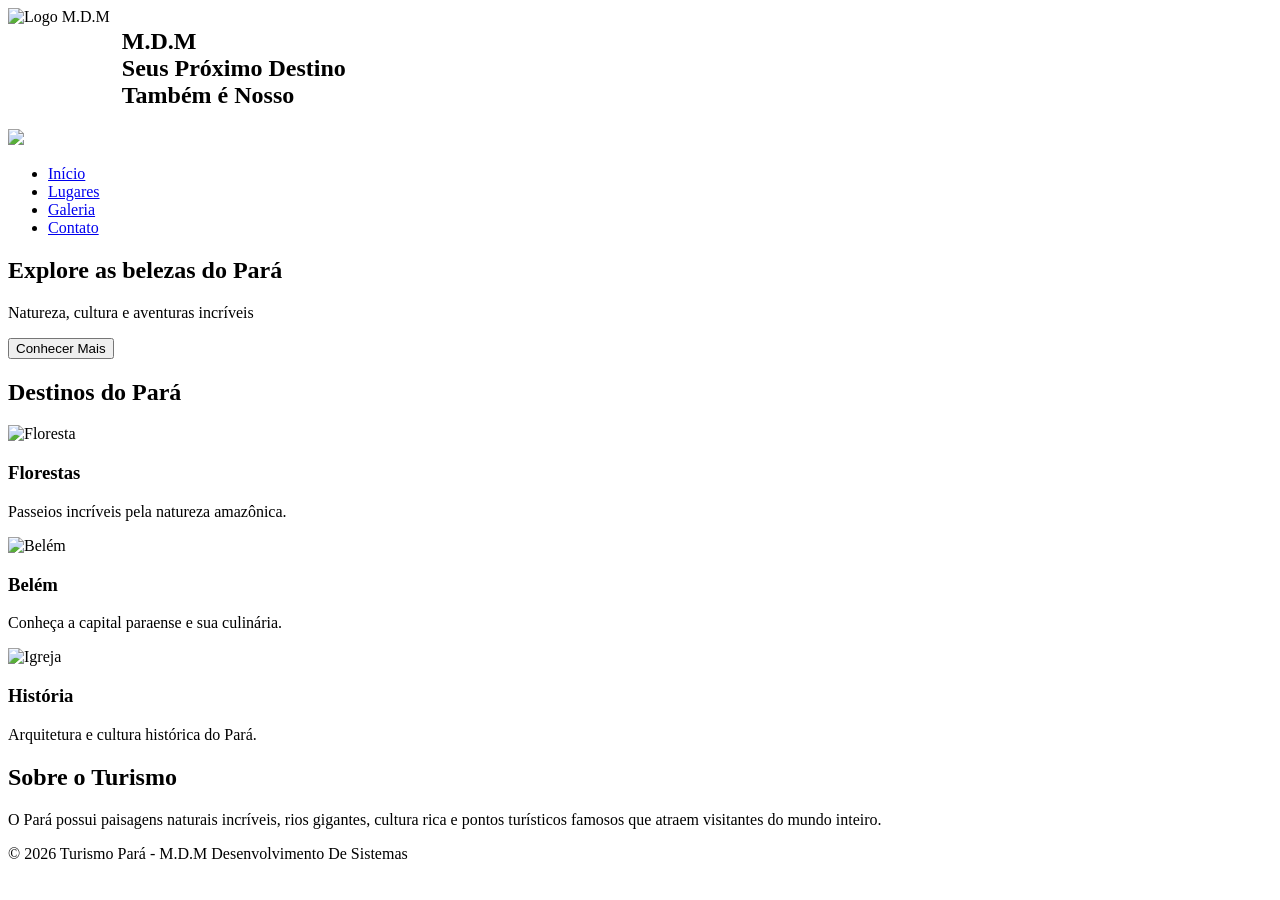
==== index.html @ 05c4b6fe "primeiro commit" ====
<!-- index.html -->
<!DOCTYPE html>
<html lang="pt-BR">
<head>
  <meta charset="UTF-8">
  <meta name="viewport" content="width=device-width, initial-scale=1.0">
  <title>M.D.M Desenvolvimento De Sistemas</title>
  <link rel="stylesheet" href="assets/css/style.css">
</head>
<body>

  <header>
    <nav>
      <div class="logo">
        <img src="assets/imagens/m.d.m imgs/LOGO M.D.M.png" alt="Logo M.D.M">
        <h1>M.D.M <br>Seus Próximo Destino<br>Também é Nosso</h1>
      </div>
       <a href="/"><img src="assets/imagens/m.d.m imgs/LOGO M.D.M.png"/></a>

      <ul>
        <li><a href="#">Início</a></li>
        <li><a href="#">Lugares</a></li>
        <li><a href="#">Galeria</a></li>
        <li><a href="#">Contato</a></li>
      </ul>
    </nav>
  </header>

  <section class="banner">
    <div class="banner-texto">
      <h2>Explore as belezas do Pará</h2>
      <p>Natureza, cultura e aventuras incríveis</p>
      <button>Conhecer Mais</button>
    </div>
  </section>

  <section class="destinos">
    <h2>Destinos do Pará</h2>

    <div class="cards">

      <div class="card">
        <img src="assets/imagens/m.d.m imgs/f1.jpg.webp" alt="Floresta">
        <h3>Florestas</h3>
        <p>Passeios incríveis pela natureza amazônica.</p>
      </div>

      <div class="card">
        <img src="assets/imagens/m.d.m imgs/f2.jpg.jpg" alt="Belém">
        <h3>Belém</h3>
        <p>Conheça a capital paraense e sua culinária.</p>
      </div>

      <div class="card">
        <img src="assets/imagens/m.d.m imgs/b1.jpg.jpg" alt="Igreja">
        <h3>História</h3>
        <p>Arquitetura e cultura histórica do Pará.</p>
      </div>

    </div>
  </section>

  <section class="sobre">
    <h2>Sobre o Turismo</h2>
    <p>
      O Pará possui paisagens naturais incríveis,
      rios gigantes, cultura rica e pontos turísticos
      famosos que atraem visitantes do mundo inteiro.
    </p>
  </section>

  <footer>
    <p>© 2026 Turismo Pará - M.D.M Desenvolvimento De Sistemas</p>
  </footer>

</body>
</html>
---- assets/css/style.css ----
.logo {
  display: flex;
  align-items: center;
  gap: 12px;
}

.logo img {
  height: 120px;
  width: auto;
}
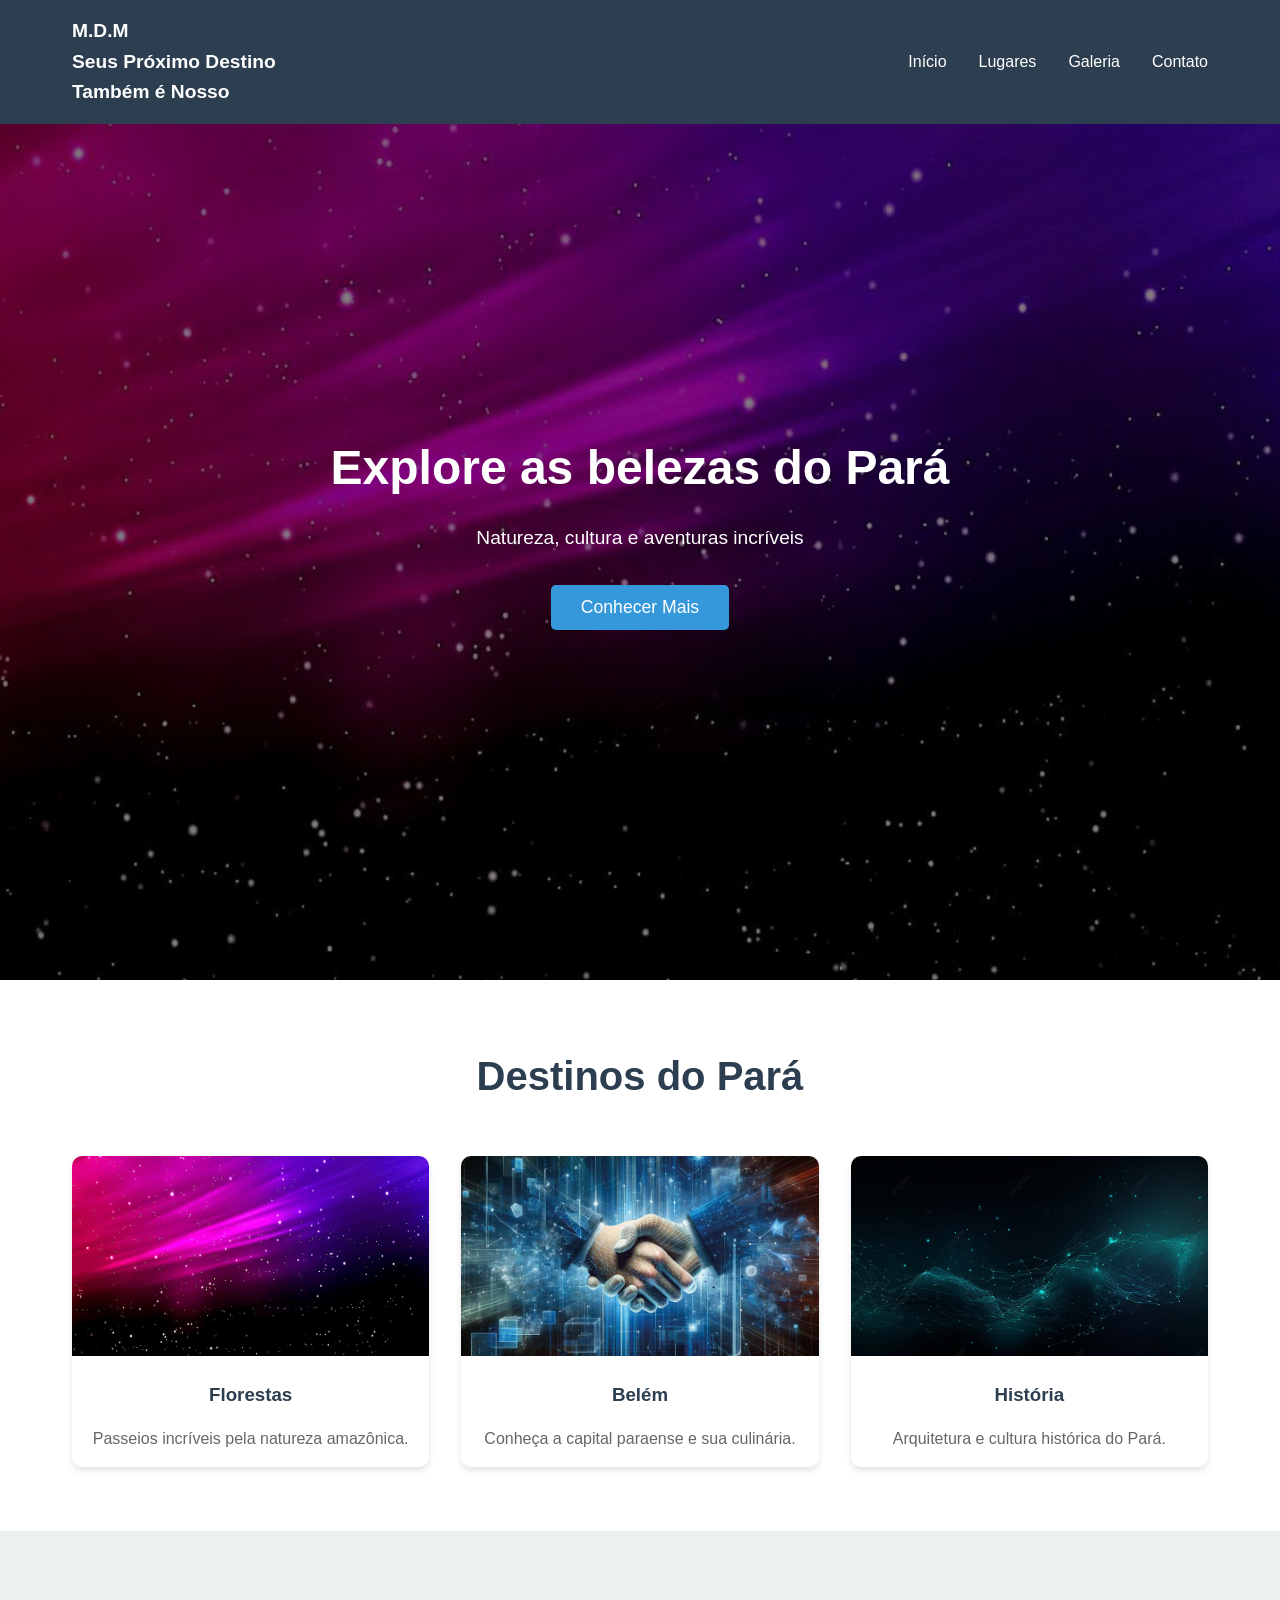
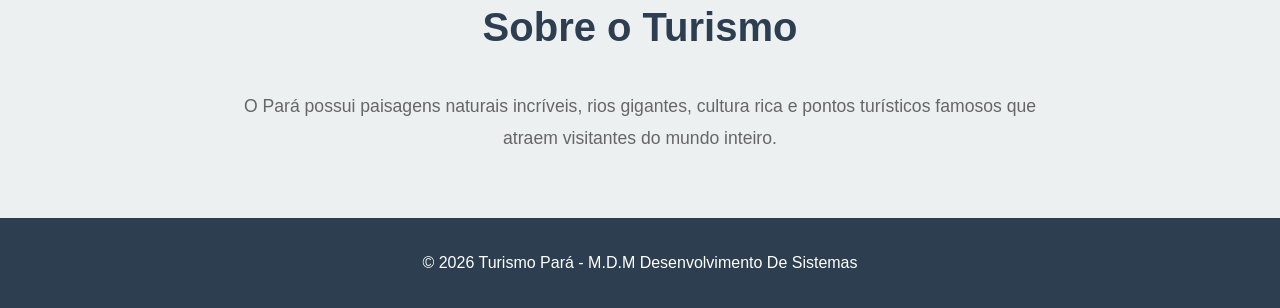
==== commit 6c0de0ee: "Fix: Corrigido CSS completo e caminhos das imagens" ====
--- a/index.html
+++ b/index.html
@@ -12,10 +12,8 @@
   <header>
     <nav>
       <div class="logo">
-        <img src="assets/imagens/m.d.m imgs/LOGO M.D.M.png" alt="Logo M.D.M">
         <h1>M.D.M <br>Seus Próximo Destino<br>Também é Nosso</h1>
       </div>
-       <a href="/"><img src="assets/imagens/m.d.m imgs/LOGO M.D.M.png"/></a>
 
       <ul>
         <li><a href="#">Início</a></li>
@@ -40,19 +38,19 @@
     <div class="cards">
 
       <div class="card">
-        <img src="assets/imagens/m.d.m imgs/f1.jpg.webp" alt="Floresta">
+        <img src="assets/imagens/login.jpg" alt="Floresta">
         <h3>Florestas</h3>
         <p>Passeios incríveis pela natureza amazônica.</p>
       </div>
 
       <div class="card">
-        <img src="assets/imagens/m.d.m imgs/f2.jpg.jpg" alt="Belém">
+        <img src="assets/imagens/login 2.jpg" alt="Belém">
         <h3>Belém</h3>
         <p>Conheça a capital paraense e sua culinária.</p>
       </div>
 
       <div class="card">
-        <img src="assets/imagens/m.d.m imgs/b1.jpg.jpg" alt="Igreja">
+        <img src="assets/imagens/login 3.jpg" alt="Igreja">
         <h3>História</h3>
         <p>Arquitetura e cultura histórica do Pará.</p>
       </div>
--- a/assets/css/style.css
+++ b/assets/css/style.css
@@ -1,3 +1,34 @@
+* {
+  margin: 0;
+  padding: 0;
+  box-sizing: border-box;
+}
+
+body {
+  font-family: Arial, sans-serif;
+  line-height: 1.6;
+  color: #333;
+}
+
+header {
+  background: #2c3e50;
+  color: white;
+  padding: 1rem 0;
+  position: fixed;
+  width: 100%;
+  top: 0;
+  z-index: 1000;
+}
+
+nav {
+  display: flex;
+  justify-content: space-between;
+  align-items: center;
+  max-width: 1200px;
+  margin: 0 auto;
+  padding: 0 2rem;
+}
+
 .logo {
   display: flex;
   align-items: center;
@@ -5,6 +36,159 @@
 }
 
 .logo img {
-  height: 120px;
+  height: 50px;
   width: auto;
 }
+
+.logo h1 {
+  font-size: 1.2rem;
+  font-weight: bold;
+}
+
+nav ul {
+  display: flex;
+  list-style: none;
+  gap: 2rem;
+}
+
+nav a {
+  color: white;
+  text-decoration: none;
+  transition: color 0.3s;
+}
+
+nav a:hover {
+  color: #3498db;
+}
+
+.banner {
+  background: linear-gradient(rgba(0,0,0,0.5), rgba(0,0,0,0.5)), url('../imagens/login.jpg');
+  background-size: cover;
+  background-position: center;
+  height: 100vh;
+  display: flex;
+  align-items: center;
+  justify-content: center;
+  text-align: center;
+  color: white;
+  margin-top: 80px;
+}
+
+.banner-texto h2 {
+  font-size: 3rem;
+  margin-bottom: 1rem;
+}
+
+.banner-texto p {
+  font-size: 1.2rem;
+  margin-bottom: 2rem;
+}
+
+.banner-texto button {
+  background: #3498db;
+  color: white;
+  border: none;
+  padding: 12px 30px;
+  font-size: 1.1rem;
+  border-radius: 5px;
+  cursor: pointer;
+  transition: background 0.3s;
+}
+
+.banner-texto button:hover {
+  background: #2980b9;
+}
+
+.destinos {
+  padding: 4rem 2rem;
+  max-width: 1200px;
+  margin: 0 auto;
+  text-align: center;
+}
+
+.destinos h2 {
+  font-size: 2.5rem;
+  margin-bottom: 3rem;
+  color: #2c3e50;
+}
+
+.cards {
+  display: grid;
+  grid-template-columns: repeat(auto-fit, minmax(300px, 1fr));
+  gap: 2rem;
+  margin-top: 2rem;
+}
+
+.card {
+  background: white;
+  border-radius: 10px;
+  box-shadow: 0 4px 6px rgba(0,0,0,0.1);
+  overflow: hidden;
+  transition: transform 0.3s;
+}
+
+.card:hover {
+  transform: translateY(-5px);
+}
+
+.card img {
+  width: 100%;
+  height: 200px;
+  object-fit: cover;
+}
+
+.card h3 {
+  padding: 1rem;
+  color: #2c3e50;
+}
+
+.card p {
+  padding: 0 1rem 1rem;
+  color: #666;
+}
+
+.sobre {
+  background: #ecf0f1;
+  padding: 4rem 2rem;
+  text-align: center;
+}
+
+.sobre h2 {
+  font-size: 2.5rem;
+  margin-bottom: 2rem;
+  color: #2c3e50;
+}
+
+.sobre p {
+  max-width: 800px;
+  margin: 0 auto;
+  font-size: 1.1rem;
+  line-height: 1.8;
+  color: #666;
+}
+
+footer {
+  background: #2c3e50;
+  color: white;
+  text-align: center;
+  padding: 2rem;
+}
+
+@media (max-width: 768px) {
+  nav {
+    flex-direction: column;
+    gap: 1rem;
+  }
+  
+  nav ul {
+    gap: 1rem;
+  }
+  
+  .banner-texto h2 {
+    font-size: 2rem;
+  }
+  
+  .cards {
+    grid-template-columns: 1fr;
+  }
+}
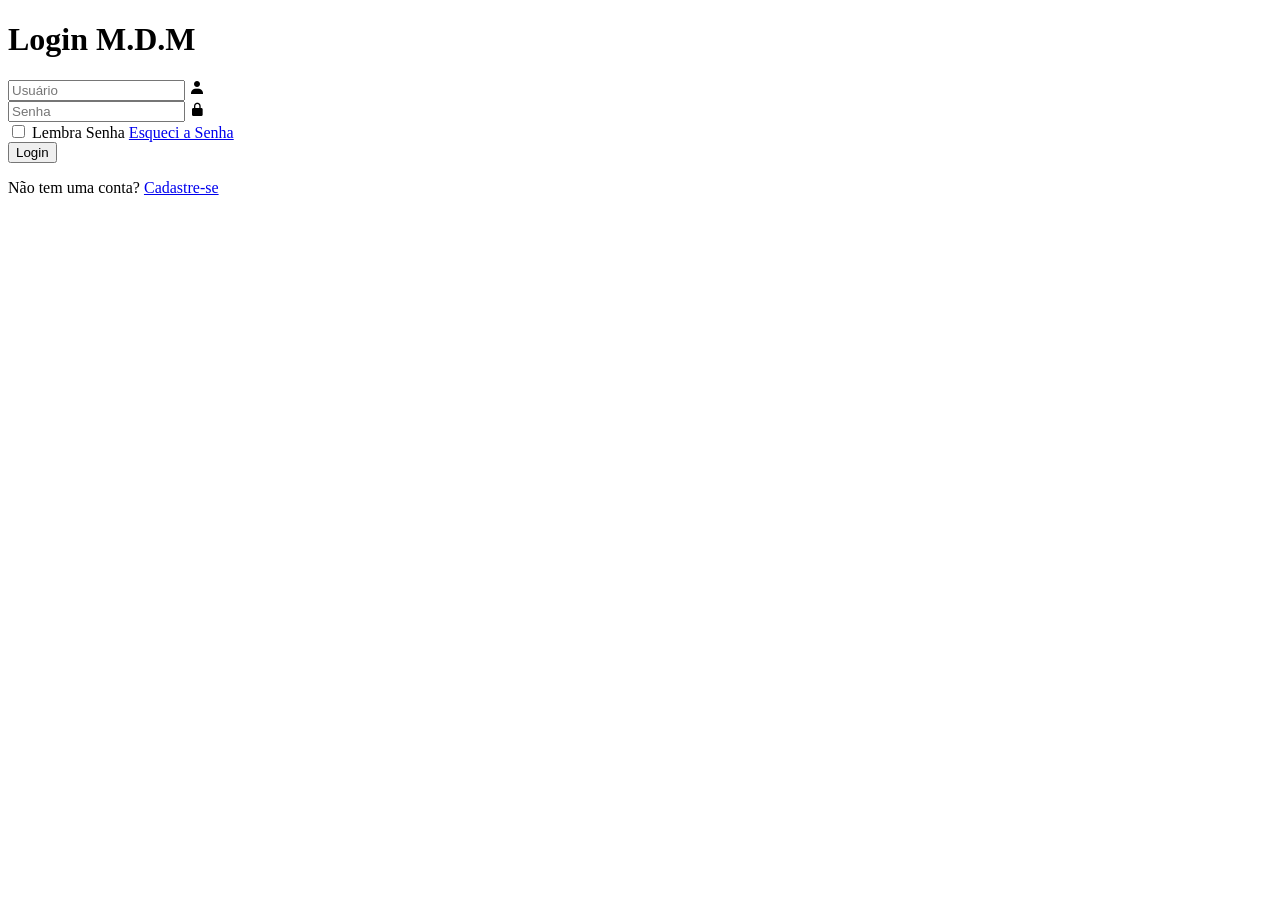
==== commit 8a36f395: "Atualização completa do projeto M.D.M" ====
--- a/index.html
+++ b/index.html
@@ -1,75 +1,40 @@
-<!-- index.html -->
 <!DOCTYPE html>
-<html lang="pt-BR">
+<html lang="pt-br">
 <head>
-  <meta charset="UTF-8">
-  <meta name="viewport" content="width=device-width, initial-scale=1.0">
-  <title>M.D.M Desenvolvimento De Sistemas</title>
-  <link rel="stylesheet" href="assets/css/style.css">
+    <meta charset="UTF-8">
+    <meta name="viewport" content="width=device-width, initial-scale=1.0">
+    <link href='https://unpkg.com/boxicons@2.1.4/css/boxicons.min.css' rel='stylesheet'>
+    <link rel="stylesheet" href="assets/css/style.css">
+    <title>M.D.M Login</title>
 </head>
 <body>
+    <main class="conteiner">
+        <form>
+            <h1>Login M.D.M</h1>
+            <div class="input-box">
+                <input placeholder="Usuário" type="email">
+                <i class="bx bxs-user"></i>
+            </div>
+              <div class="input-box">
+                <input placeholder="Senha" type="password">
+                 <i class="bx bxs-lock-alt"></i>
+            </div>
+            <div class="remember-forgot">
+                <label>
+                <input type="checkbox">
+                Lembra Senha
+            </label>
+            <a href="#">Esqueci a Senha</a>
+            </div>
 
-  <header>
-    <nav>
-      <div class="logo">
-        <h1>M.D.M <br>Seus Próximo Destino<br>Também é Nosso</h1>
-      </div>
+            <button type="submit" class="login">Login</button>
+            
+            <div class="register-link">
+                <p>Não tem uma conta? <a href="#">Cadastre-se</a></p>
+            </div>
+        </form>
 
-      <ul>
-        <li><a href="#">Início</a></li>
-        <li><a href="#">Lugares</a></li>
-        <li><a href="#">Galeria</a></li>
-        <li><a href="#">Contato</a></li>
-      </ul>
-    </nav>
-  </header>
-
-  <section class="banner">
-    <div class="banner-texto">
-      <h2>Explore as belezas do Pará</h2>
-      <p>Natureza, cultura e aventuras incríveis</p>
-      <button>Conhecer Mais</button>
-    </div>
-  </section>
-
-  <section class="destinos">
-    <h2>Destinos do Pará</h2>
-
-    <div class="cards">
-
-      <div class="card">
-        <img src="assets/imagens/login.jpg" alt="Floresta">
-        <h3>Florestas</h3>
-        <p>Passeios incríveis pela natureza amazônica.</p>
-      </div>
-
-      <div class="card">
-        <img src="assets/imagens/login 2.jpg" alt="Belém">
-        <h3>Belém</h3>
-        <p>Conheça a capital paraense e sua culinária.</p>
-      </div>
-
-      <div class="card">
-        <img src="assets/imagens/login 3.jpg" alt="Igreja">
-        <h3>História</h3>
-        <p>Arquitetura e cultura histórica do Pará.</p>
-      </div>
-
-    </div>
-  </section>
-
-  <section class="sobre">
-    <h2>Sobre o Turismo</h2>
-    <p>
-      O Pará possui paisagens naturais incríveis,
-      rios gigantes, cultura rica e pontos turísticos
-      famosos que atraem visitantes do mundo inteiro.
-    </p>
-  </section>
-
-  <footer>
-    <p>© 2026 Turismo Pará - M.D.M Desenvolvimento De Sistemas</p>
-  </footer>
-
+    </main>
+    
 </body>
 </html>
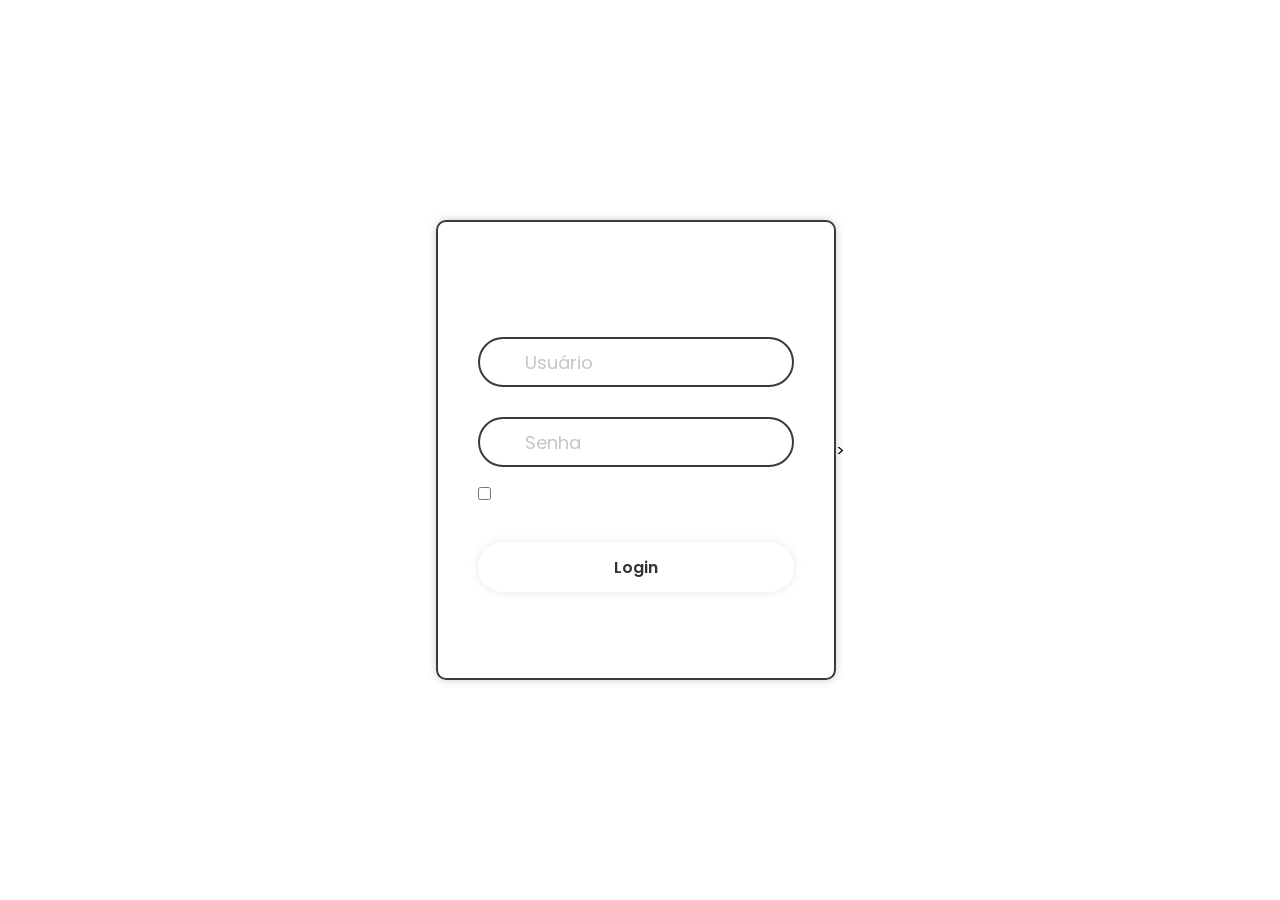
==== commit c56b2b18: "Adicionar CSS completo e todas as imagens" ====
--- a/index.html
+++ b/index.html
@@ -37,4 +37,4 @@
     </main>
     
 </body>
-</html>+</html>>
--- a/assets/css/style.css
+++ b/assets/css/style.css
@@ -0,0 +1,107 @@
+@import url('https://fonts.googleapis.com/css2?family=Open+Sans:ital,wght@0,300..800;1,300..800&family=Orelega+One&family=Oswald:wght@200..700&family=Poppins:ital,wght@0,100;0,200;0,300;0,400;0,500;0,600;0,700;0,800;0,900;1,100;1,200;1,300;1,400;1,500;1,600;1,700;1,800;1,900&display=swap');
+
+* {
+    margin: 0;
+    padding: 0;
+    box-sizing: border-box;
+    font-family: "Poppins", sans-serif;
+}
+body {
+    display: flex;
+    justify-content: center;
+    align-items: center;
+    min-height: 100vh;
+    background: url('../imagens/login\ 2.jpg');
+    background-size: cover;
+    background-position: center;
+}
+.conteiner {
+    width: 400px;
+    background-color: transparent;
+    border: 2px solid #3c3b3b;
+    border-radius: 10px;
+    color: #fff;
+    padding: 30px 40px;
+    box-shadow: 0 0 10px rgba(0, 0, 0, 0.2);
+    backdrop-filter: blur(50px);
+}
+.conteiner h1 {
+    font-size: 36px;
+    text-align: center;
+}
+.input-box {
+    position: relative;
+    width: 100%;
+    height: 50px;
+    margin: 30px 0;
+}
+.input-box input {
+    width: 100%;
+    height: 100%;
+    background-color: transparent;
+    border: 2px solid #3c3b3b;
+    border-radius: 40px;
+    outline: none;
+    font-size: 18px;
+    color: #fff;
+    padding: 20px 45px 20px;
+
+}
+.input-box input::placeholder {
+    color: #c5c5c5;
+}
+.input-box i {
+    position: absolute;
+    right: 20px;
+    top: 50%;
+    transform: translateY(-50%);
+    font-size: 20px;
+}
+.remember-forgot {
+    display: flex;
+    justify-content: space-between;
+    margin: -15px 0 15px;
+}
+.remember-forgot label input {
+    accent-color: #fff;
+    margin-right: 5px;
+}
+.remember-forgot a {
+    text-decoration: none;
+    color: #fff;
+}
+.remember-forgot a:hover {
+    text-decoration: underline;
+}
+.login {
+    width: 100%;
+    height: 50px;
+    background-color: #fff;
+    border: none;
+    border-radius: 40px;
+    cursor: pointer;
+    font-size: 16px;
+    color: #333;
+    font-weight: 600;
+    box-shadow: 0 0 10px rgba(0, 0, 0, 0.1);
+    margin-top: 20px;
+}
+.login:hover {
+    background-color: transparent;
+    border: 2px solid rgba(255, 255, 255, 0.2);
+    color: #fff;
+    transition: 0.5s;
+}
+.register-link {
+    font-size: 14px;
+    text-align: center;
+    margin: 20px 0 15px;
+}
+.register-link a {
+    text-decoration: none;
+    color: #fff;
+    font-weight: 600;
+} 
+.register-link a:hover {
+    text-decoration: underline;
+}
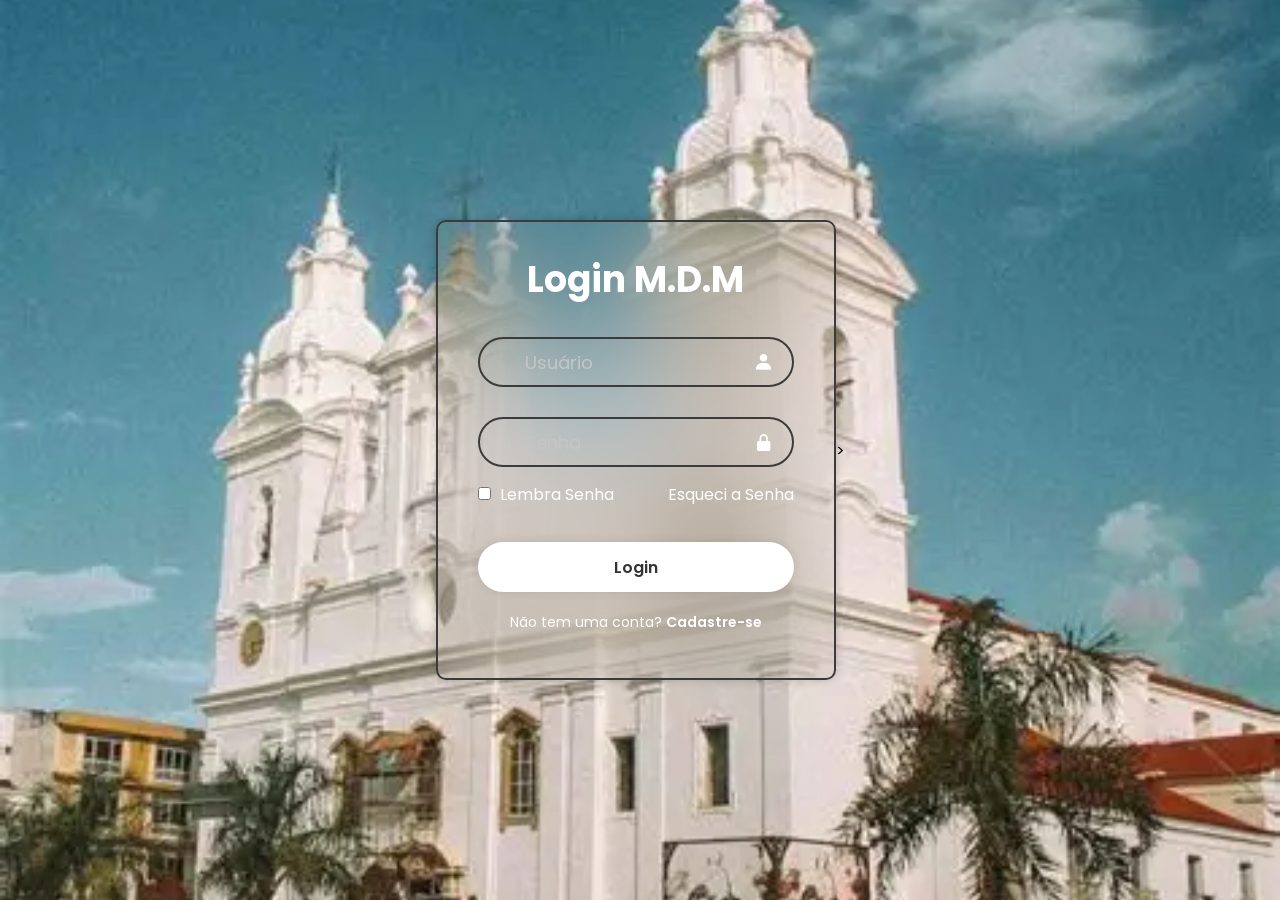
==== commit 52e63055: "Update index.html" ====
--- a/index.html
+++ b/index.html
@@ -4,7 +4,7 @@
     <meta charset="UTF-8">
     <meta name="viewport" content="width=device-width, initial-scale=1.0">
     <link href='https://unpkg.com/boxicons@2.1.4/css/boxicons.min.css' rel='stylesheet'>
-    <link rel="stylesheet" href="assets/css/style.css">
+    <link rel="stylesheet" href="style.css">
     <title>M.D.M Login</title>
 </head>
 <body>
@@ -37,4 +37,4 @@
     </main>
     
 </body>
-</html>>+</html>>
--- a/style.css
+++ b/style.css
@@ -0,0 +1,107 @@
+@import url('https://fonts.googleapis.com/css2?family=Open+Sans:ital,wght@0,300..800;1,300..800&family=Orelega+One&family=Oswald:wght@200..700&family=Poppins:ital,wght@0,100;0,200;0,300;0,400;0,500;0,600;0,700;0,800;0,900;1,100;1,200;1,300;1,400;1,500;1,600;1,700;1,800;1,900&display=swap');
+
+* {
+    margin: 0;
+    padding: 0;
+    box-sizing: border-box;
+    font-family: "Poppins", sans-serif;
+}
+body {
+    display: flex;
+    justify-content: center;
+    align-items: center;
+    min-height: 100vh;
+    background: url('images/f3.jpg.webp') no-repeat;
+    background-size: cover;
+    background-position: center;
+}
+.conteiner {
+    width: 400px;
+    background-color: transparent;
+    border: 2px solid #3c3b3b;
+    border-radius: 10px;
+    color: #fff;
+    padding: 30px 40px;
+    box-shadow: 0 0 10px rgba(0, 0, 0, 0.2);
+    backdrop-filter: blur(50px);
+}
+.conteiner h1 {
+    font-size: 36px;
+    text-align: center;
+}
+.input-box {
+    position: relative;
+    width: 100%;
+    height: 50px;
+    margin: 30px 0;
+}
+.input-box input {
+    width: 100%;
+    height: 100%;
+    background-color: transparent;
+    border: 2px solid #3c3b3b;
+    border-radius: 40px;
+    outline: none;
+    font-size: 18px;
+    color: #fff;
+    padding: 20px 45px 20px;
+
+}
+.input-box input::placeholder {
+    color: #c5c5c5;
+}
+.input-box i {
+    position: absolute;
+    right: 20px;
+    top: 50%;
+    transform: translateY(-50%);
+    font-size: 20px;
+}
+.remember-forgot {
+    display: flex;
+    justify-content: space-between;
+    margin: -15px 0 15px;
+}
+.remember-forgot label input {
+    accent-color: #fff;
+    margin-right: 5px;
+}
+.remember-forgot a {
+    text-decoration: none;
+    color: #fff;
+}
+.remember-forgot a:hover {
+    text-decoration: underline;
+}
+.login {
+    width: 100%;
+    height: 50px;
+    background-color: #fff;
+    border: none;
+    border-radius: 40px;
+    cursor: pointer;
+    font-size: 16px;
+    color: #333;
+    font-weight: 600;
+    box-shadow: 0 0 10px rgba(0, 0, 0, 0.1);
+    margin-top: 20px;
+}
+.login:hover {
+    background-color: transparent;
+    border: 2px solid rgba(255, 255, 255, 0.2);
+    color: #fff;
+    transition: 0.5s;
+}
+.register-link {
+    font-size: 14px;
+    text-align: center;
+    margin: 20px 0 15px;
+}
+.register-link a {
+    text-decoration: none;
+    color: #fff;
+    font-weight: 600;
+} 
+.register-link a:hover {
+    text-decoration: underline;
+}
